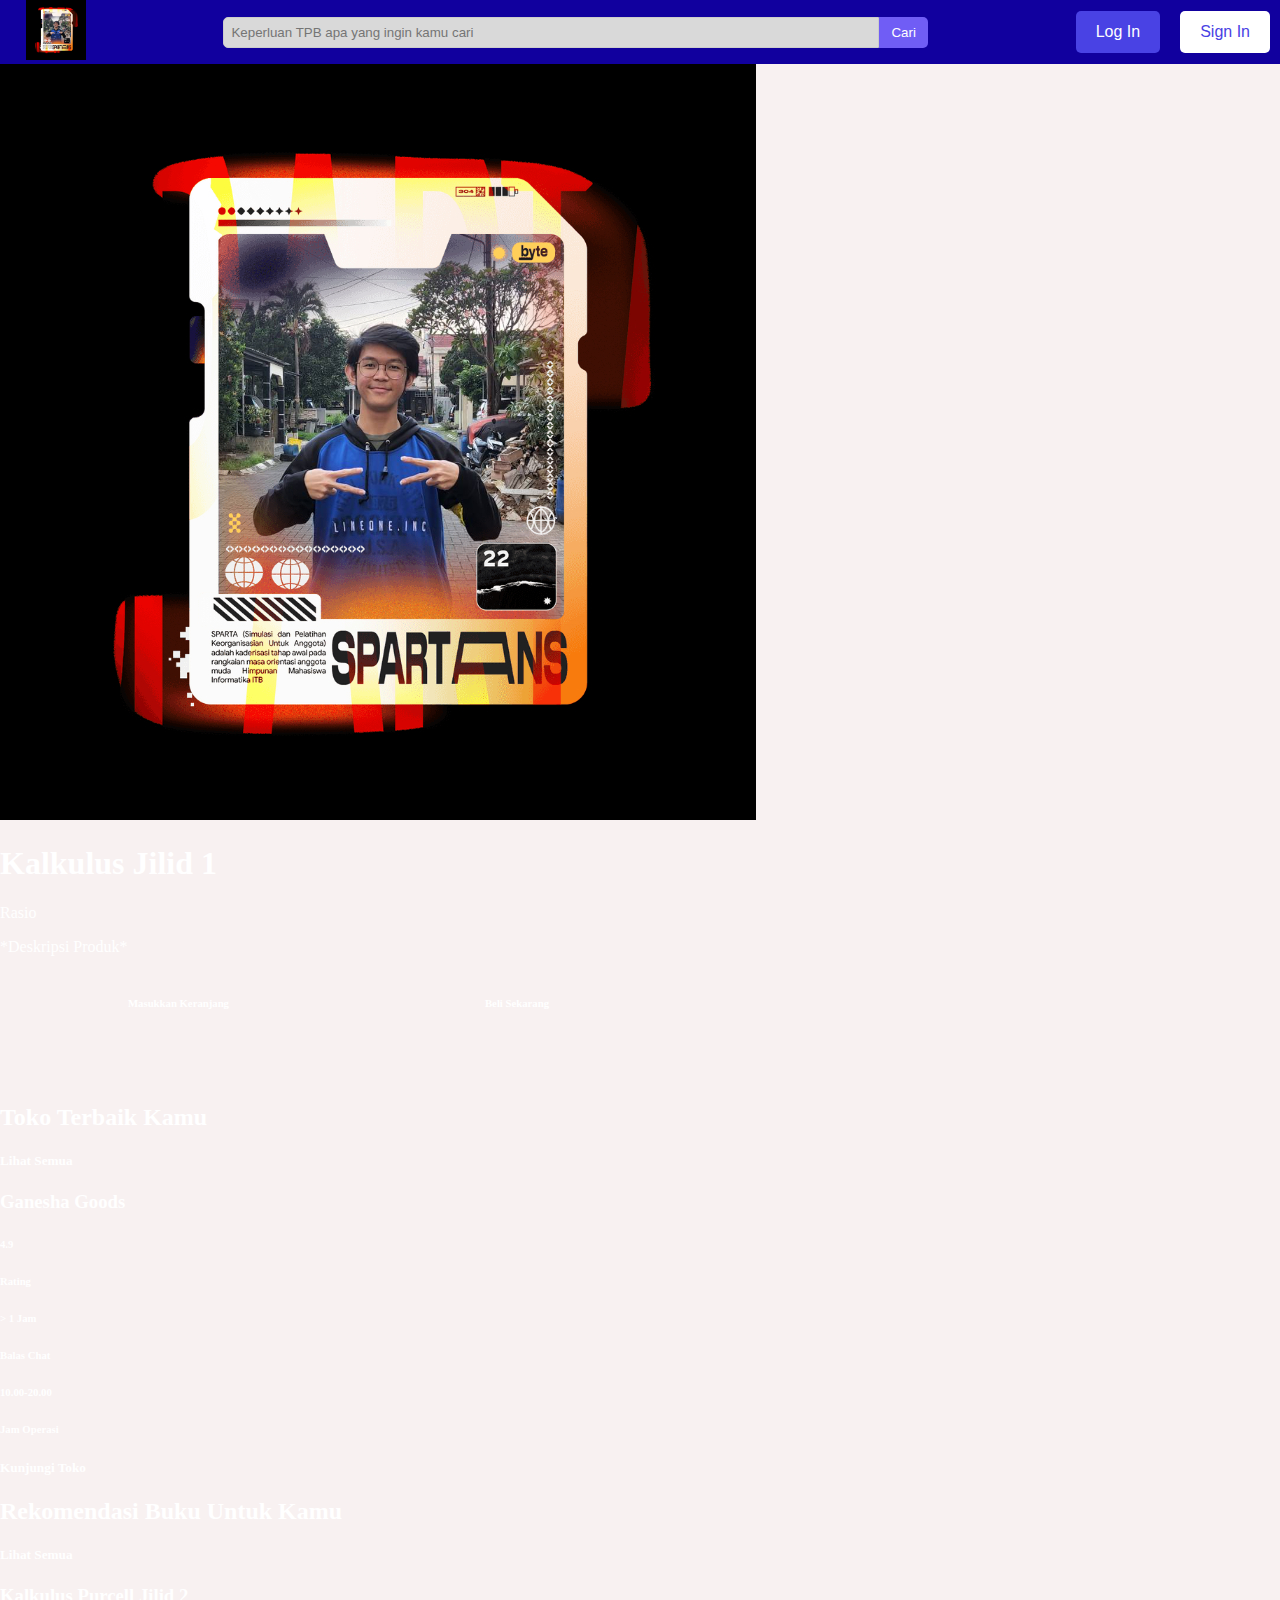
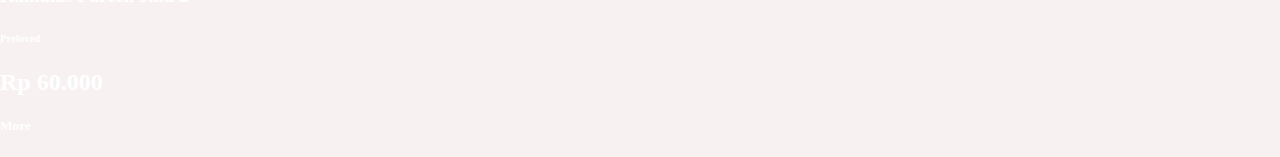
==== index.html @ a05e4c2e "Modify index.html and index.css" ====
<!DOCTYPE html>
<html>  
    <head>
        <title>TPB-Needs : HOME</title>
        <link rel="stylesheet" href="index.css">
        <meta charset="utf-8">
        <meta name="viewport" content="width=device-width, initial-scale=1">
    </head>

    <body>
        <div class="wrapper">
            <!-- START OF HEADER -->
            <header class="home__header">
                <img class="header__logo" src="lala.jpg">
                <form class="search-form" action="/search" method="get">
                    <input type="text" name="needs" placeholder="Keperluan TPB apa yang ingin kamu cari">
                    <button class="search-button type="submit">Cari</button>
                </form>
                <nav class="navbar">
                    <button class="log-in-button">Log In</button>
                    <button class="sign-in-button">Sign In</button>
                </nav>
            </header>
            <!-- END OF HEADER -->
            
            <!-- START OF CONTENT -->
            <article>
                <section class="carousel">
                    <div class="carousel-container">
                        <div class="slide">
                            <img src="lala.jpg" alt="Img1">
                            <div class="slide-text">
                                <h1>Kalkulus Jilid 1</h1>
                                <p>Rasio</p>
                                <p>*Deskripsi Produk*</p>
                            </div>
                        </div>
                    </div>
                    <div class="masukkan-beli">
                        <div class="masukkan">
                            <h6>Masukkan Keranjang</h6>
                            <div class="logo_masukkan"></div>
                        </div>
                        <div class="beli">
                            <h6>Beli Sekarang</h6>
                        </div>
                    </div>
                    <div class="rounded-corner1"></div>
                </section>
                
                <div class="bookpreview"></div>
            

                <div class="thread">

                </div>

                <div class="toko">
                    <div class="toko_terbaik">
                        <h2>Toko Terbaik Kamu</h2>
                        <h5>Lihat Semua</h5>
                        <div class="toko_container">
                            <div class="toko">
                                <div class="info">
                                    <div class="nama_toko">
                                        <h3>Ganesha Goods</h3>
                                    </div>
                                    <div class="rating">
                                        <div class="logo_rating"></div>
                                        <h6>4.9</h6>
                                        <h6>Rating</h6>
                                    </div>
                                    <div class="balaschat">
                                        <h6>> 1 Jam</h6>
                                        <h6>Balas Chat</h6>
                                    </div>
                                    <div class="jam_operasi">
                                        <h6>10.00-20.00</h6>
                                        <h6>Jam Operasi</h6>
                                    </div>
                                    <div class="kunjungi">
                                        <h5>Kunjungi Toko</h5>
                                    </div>
                                </div>
                            </div>
                        </div>
                    </div>
                    <div class="rekomendasi_buku">
                        <h2>Rekomendasi Buku Untuk Kamu</h2>
                        <h5>Lihat Semua</h5>
                        <div class="buku_container">
                            <div class="buku">
                                <div class="info">
                                    <div class="judulbuku">
                                        <h3>Kalkulus Purcell Jilid 2</h3>
                                        <div class="kategori">
                                            <h6>Preloved</h6>
                                        </div>
                                        <div class="harga">
                                            <h2>Rp 60.000</h2>
                                        </div>
                                        <div class="more">
                                            <h5>More</h5>
                                        </div>
                                        <div class="logo_masukkan"></div>
                                    </div>
                                </div>
                            </div>
                        </div>
                    </div>
                </div>
            </article>
            <!-- END OF CONTENT -->

            <!-- START OF FOOTER -->
            <div class="footer">
                
            </div>
            <!-- END OF FOOTER -->
        </div>
    </body>
</html>
---- index.css ----
body {
    margin: 0px 0px 0px 0px;
}

.home__header {
    display: flex;
    background-color: #11009E;
    height: 64px;
    justify-content: space-between;
}

.header__logo {
    width: auto;
    height: 60px;
    margin-left: 2%;
}

.search-form {
    display: flex;
    justify-content: center;
    align-items: center;
    padding: 20px;
}

input[type="text"] {
    width: 50vw;
    padding: 7px;
    border: 1px solid #ccc;
    border-radius: 5px 0 0 5px;
    background-color:#D9D9D9;
    outline: none;
}

.search-button:hover {
    background-color: #0056b3;
}

.search-button {
    padding: 8px 12px;
    background-color: #705DF5;
    color: #fff;
    border: none;
    border-radius: 0 5px 5px 0;
    cursor: pointer;
}

.navbar > button {
    padding: 12px 20px;
    font-size: 16px;
    border: none;
    border-radius: 5px;
    cursor: pointer;
    margin: 0 10px;
}

.sign-in-button {
    background-color: #fff;
    color:#4942E4 ;
}

.log-in-button {
    background-color: #4942E4;
    color: #fff;
}

.navbar > button:hover {
    background-color: #0056b3;
}

.navbar > button:focus {
    outline: none;
}

.wrapper {
    display: grid;
    grid-template-areas:
    'header'
    'content'
    'footer';
    background-color: #F8F1F1;
    color: #FFFFFF;
}

.navbar {
    display: flex;
    justify-content: space-between;
    align-items: center;
    background-color: #11009E;
    /* border-radius: 0px 0px 30px 30px; */
}

.masuk {
    margin-right: 5%;
}

.text {
    display: flex;
    align-item: center;
    flex-direction: column;
    width: 50vw;
}

.masukkan-beli {
    display: flex;
}

.masukkan {
    margin-left: 10vw;
}

.beli {
    margin-left: 20vw;
}

.rounded-corner1 {
    display: block;
    height: 50px;
    width: 100%;
    background-clip: content-box;

}

.content {
    grid-area: content;
}

.footer {
    grid-area: footer;
}
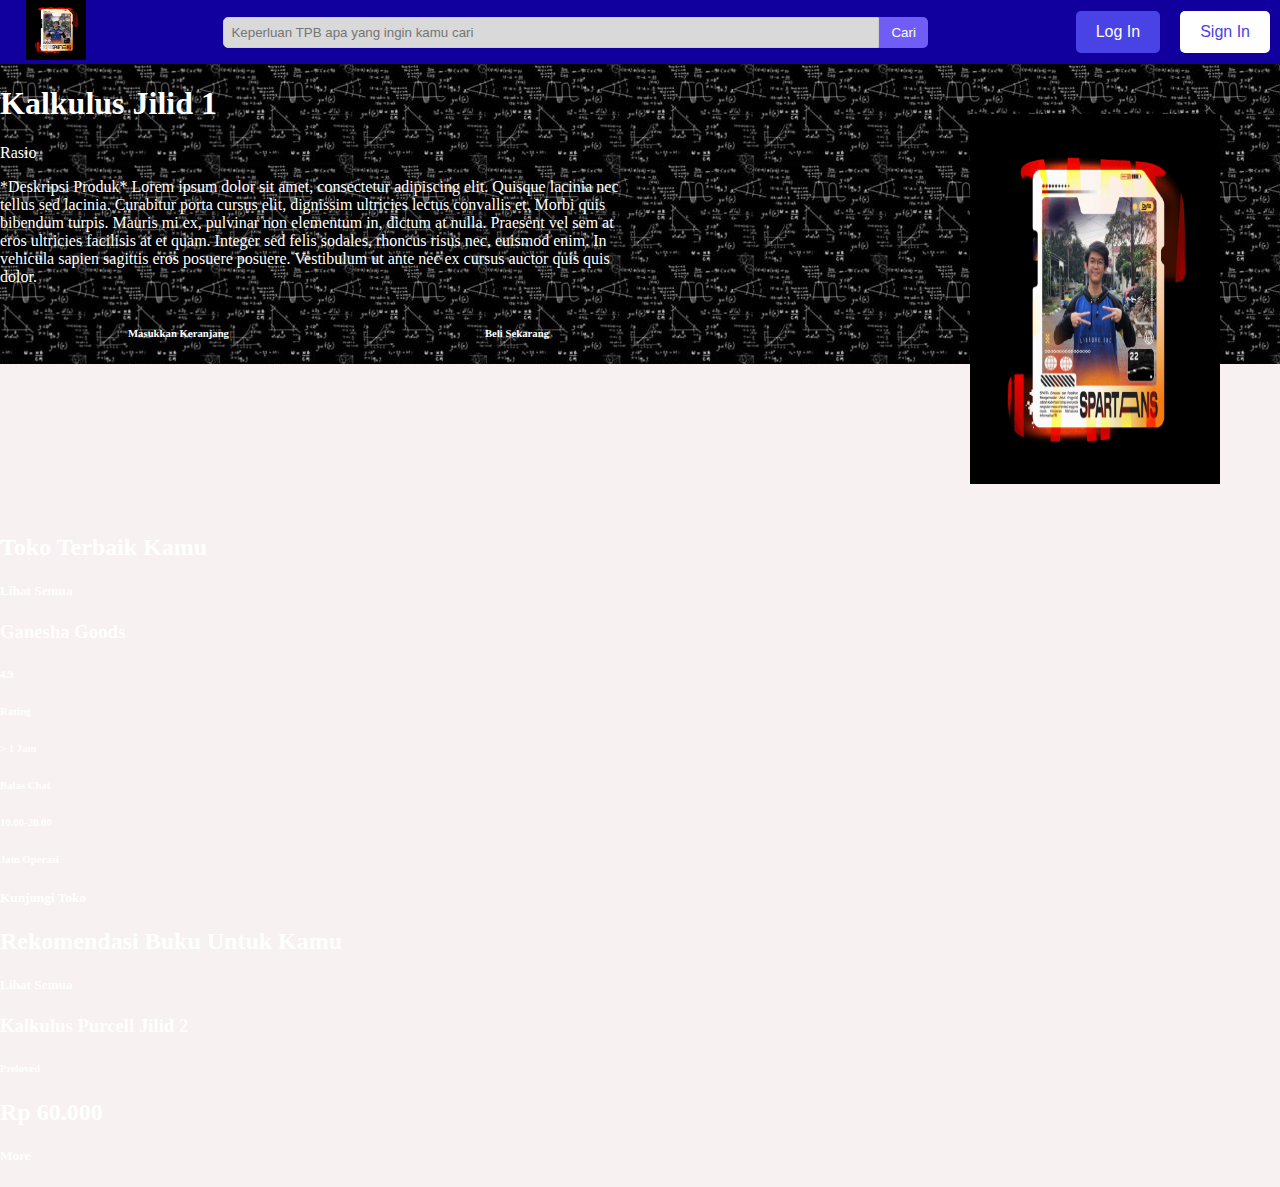
==== commit c757ee45: "Modify index.html and index.css" ====
--- a/index.html
+++ b/index.html
@@ -28,21 +28,21 @@
                 <section class="carousel">
                     <div class="carousel-container">
                         <div class="slide">
-                            <img src="lala.jpg" alt="Img1">
                             <div class="slide-text">
                                 <h1>Kalkulus Jilid 1</h1>
                                 <p>Rasio</p>
-                                <p>*Deskripsi Produk*</p>
+                                <p class="carousel-deskripsi">*Deskripsi Produk* Lorem ipsum dolor sit amet, consectetur adipiscing elit. Quisque lacinia nec tellus sed lacinia. Curabitur porta cursus elit, dignissim ultricies lectus convallis et. Morbi quis bibendum turpis. Mauris mi ex, pulvinar non elementum in, dictum at nulla. Praesent vel sem at eros ultricies facilisis at et quam. Integer sed felis sodales, rhoncus risus nec, euismod enim. In vehicula sapien sagittis eros posuere posuere. Vestibulum ut ante nec ex cursus auctor quis quis dolor.</p>
                             </div>
-                        </div>
-                    </div>
-                    <div class="masukkan-beli">
-                        <div class="masukkan">
-                            <h6>Masukkan Keranjang</h6>
-                            <div class="logo_masukkan"></div>
-                        </div>
-                        <div class="beli">
-                            <h6>Beli Sekarang</h6>
+                            <section class="masukkan-beli">
+                                <div class="masukkan">
+                                    <h6>Masukkan Keranjang</h6>
+                                    <div class="logo_masukkan"></div>
+                                </div>
+                                <div class="beli">
+                                    <h6>Beli Sekarang</h6>
+                                </div>
+                            </section>
+                            <img class="carousel-img" src="lala.jpg">
                         </div>
                     </div>
                     <div class="rounded-corner1"></div>
--- a/index.css
+++ b/index.css
@@ -71,6 +71,34 @@
     outline: none;
 }
 
+.carousel {
+    width: 100%;
+    overflow: hidden;
+    position: relative;
+}
+
+.slide {
+    background-image:url(calc-bg.jpg);
+    display:grid;
+    margin-bottom:150px;
+    height:50wh;
+
+}
+
+.carousel-deskripsi {
+    display:flex;
+    width:50vw;
+    flex-wrap:wrap;
+}
+
+.carousel-img {
+    position: absolute;
+    bottom: 30px;
+    right: 60px;
+    width: 250px;
+    height: 370px;
+}
+
 .wrapper {
     display: grid;
     grid-template-areas:
@@ -112,14 +140,6 @@
     margin-left: 20vw;
 }
 
-.rounded-corner1 {
-    display: block;
-    height: 50px;
-    width: 100%;
-    background-clip: content-box;
-
-}
-
 .content {
     grid-area: content;
 }
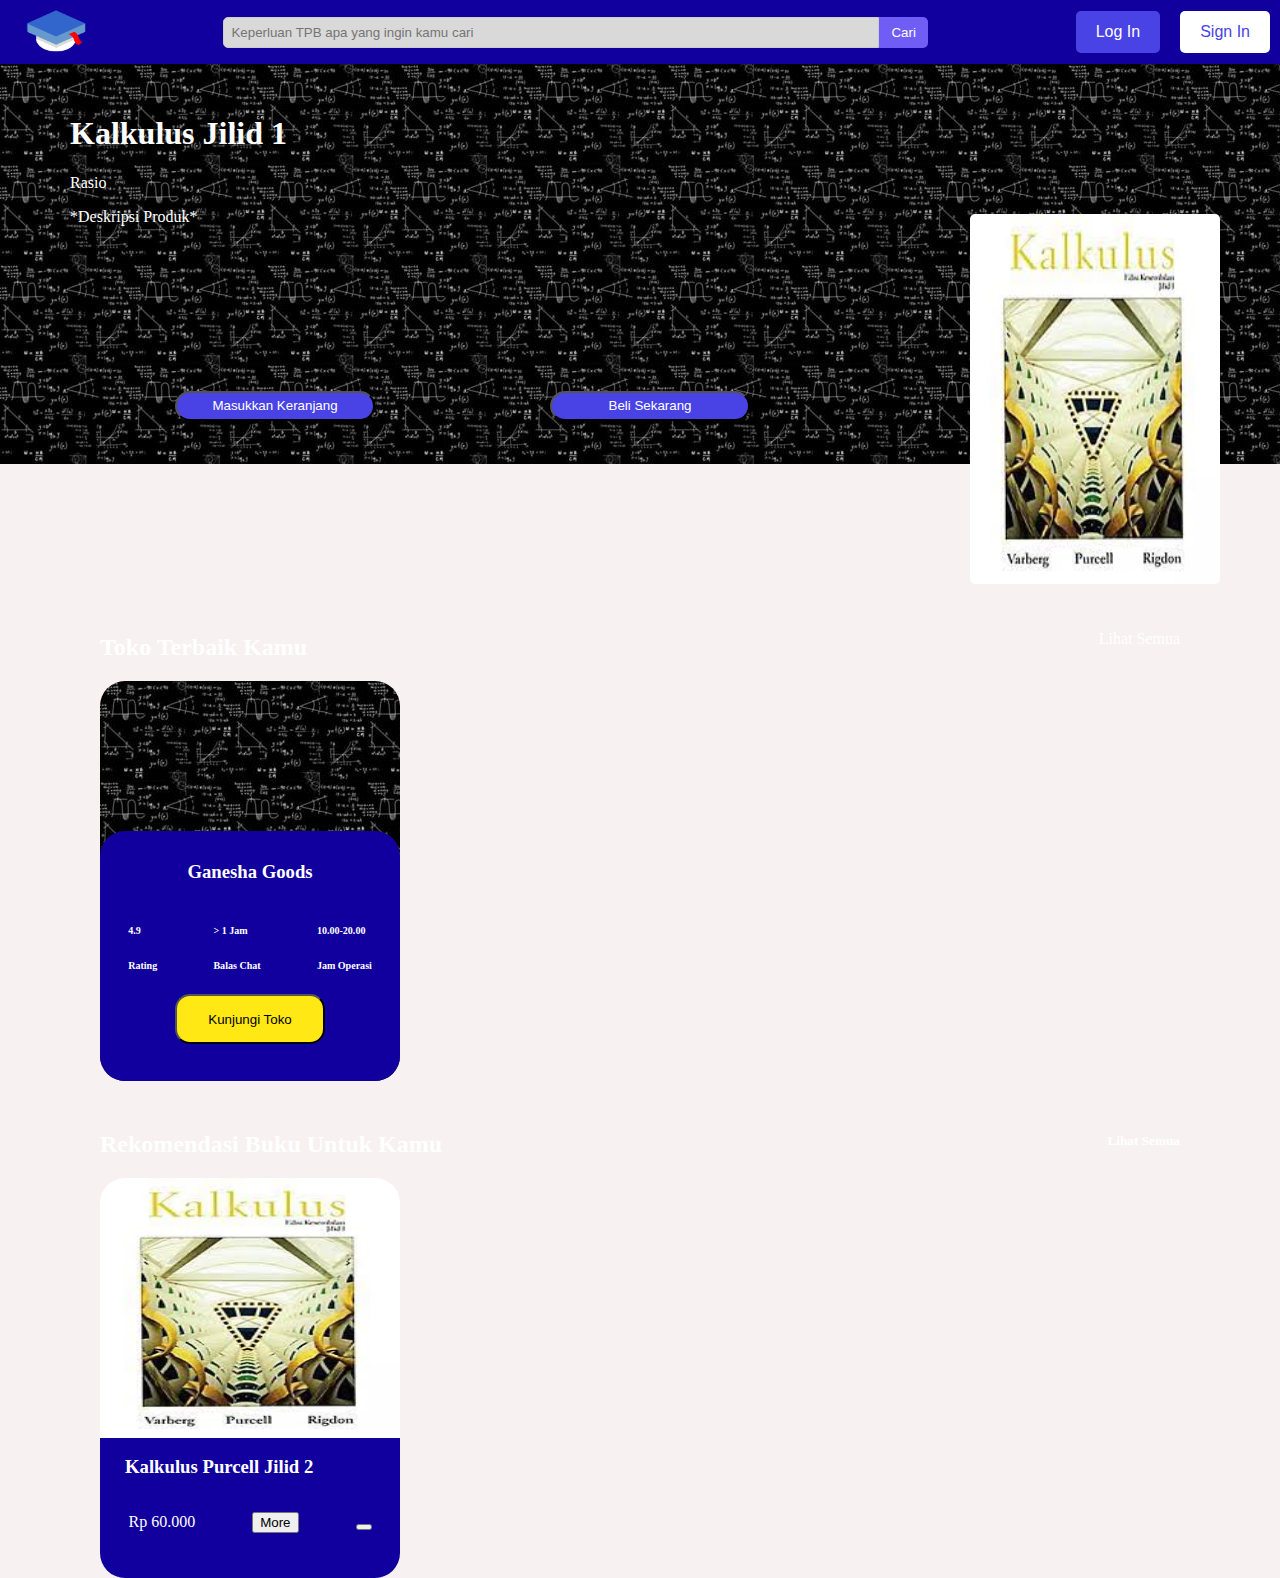
==== commit 8e023cb5: "Modify index.html and index.css" ====
--- a/index.html
+++ b/index.html
@@ -11,10 +11,10 @@
         <div class="wrapper">
             <!-- START OF HEADER -->
             <header class="home__header">
-                <img class="header__logo" src="lala.jpg">
+                <img class="header__logo" src="images/Buku untuk TPB2.png">
                 <form class="search-form" action="/search" method="get">
                     <input type="text" name="needs" placeholder="Keperluan TPB apa yang ingin kamu cari">
-                    <button class="search-button type="submit">Cari</button>
+                    <button class="search-button" type="submit">Cari</button>
                 </form>
                 <nav class="navbar">
                     <button class="log-in-button">Log In</button>
@@ -31,84 +31,91 @@
                             <div class="slide-text">
                                 <h1>Kalkulus Jilid 1</h1>
                                 <p>Rasio</p>
-                                <p class="carousel-deskripsi">*Deskripsi Produk* Lorem ipsum dolor sit amet, consectetur adipiscing elit. Quisque lacinia nec tellus sed lacinia. Curabitur porta cursus elit, dignissim ultricies lectus convallis et. Morbi quis bibendum turpis. Mauris mi ex, pulvinar non elementum in, dictum at nulla. Praesent vel sem at eros ultricies facilisis at et quam. Integer sed felis sodales, rhoncus risus nec, euismod enim. In vehicula sapien sagittis eros posuere posuere. Vestibulum ut ante nec ex cursus auctor quis quis dolor.</p>
+                                <p class="carousel-deskripsi">*Deskripsi Produk* </p>
                             </div>
                             <section class="masukkan-beli">
-                                <div class="masukkan">
-                                    <h6>Masukkan Keranjang</h6>
-                                    <div class="logo_masukkan"></div>
-                                </div>
-                                <div class="beli">
-                                    <h6>Beli Sekarang</h6>
-                                </div>
+                                <button class="btn-masukkan">
+                                    <p>Masukkan Keranjang</p>
+                                    <img class="logo-keranjang">
+                                </button>
+                                <button class="btn-beli">
+                                    <p>Beli Sekarang</p>
+                                </button>
                             </section>
-                            <img class="carousel-img" src="lala.jpg">
+                            <img class="carousel-img" src="images/bukukalkulus.jpg">
                         </div>
                     </div>
-                    <div class="rounded-corner1"></div>
                 </section>
-                
-                <div class="bookpreview"></div>
-            
+        
+                <article class="thread">
 
-                <div class="thread">
+                </article>
 
-                </div>
-
-                <div class="toko">
-                    <div class="toko_terbaik">
-                        <h2>Toko Terbaik Kamu</h2>
-                        <h5>Lihat Semua</h5>
-                        <div class="toko_container">
+                <section class="toko-container">
+                    <section class="toko_terbaik">
+                        <header class="header-toko-terbaik" aria-label="Toko Terbaik Kamu">
+                            <h2>Toko Terbaik Kamu</h2>
+                            <p>Lihat Semua</p>
+                        </header>
+                        <div class="toko__container">
                             <div class="toko">
-                                <div class="info">
-                                    <div class="nama_toko">
+                                <div class="toko-info">
+                                    <div class="toko__nama">
                                         <h3>Ganesha Goods</h3>
                                     </div>
-                                    <div class="rating">
-                                        <div class="logo_rating"></div>
-                                        <h6>4.9</h6>
-                                        <h6>Rating</h6>
-                                    </div>
-                                    <div class="balaschat">
-                                        <h6>> 1 Jam</h6>
-                                        <h6>Balas Chat</h6>
-                                    </div>
-                                    <div class="jam_operasi">
-                                        <h6>10.00-20.00</h6>
-                                        <h6>Jam Operasi</h6>
-                                    </div>
-                                    <div class="kunjungi">
-                                        <h5>Kunjungi Toko</h5>
+                                    <section class="toko-rating">
+                                        <div class="toko__rating">
+                                            <div class="logo_rating"></div>
+                                            <h6>4.9</h6>
+                                            <h6>Rating</h6>
+                                        </div>
+                                        <div class="toko__chat">
+                                            <h6>> 1 Jam</h6>
+                                            <h6>Balas Chat</h6>
+                                        </div>
+                                        <div class="toko__operasi">
+                                            <h6>10.00-20.00</h6>
+                                            <h6>Jam Operasi</h6>
+                                        </div>
+                                    </section>
+                                    <div class="btn-kunjungi">
+                                        <button class="btn__kunjungi">Kunjungi Toko</button>
                                     </div>
                                 </div>
                             </div>
                         </div>
-                    </div>
-                    <div class="rekomendasi_buku">
-                        <h2>Rekomendasi Buku Untuk Kamu</h2>
-                        <h5>Lihat Semua</h5>
-                        <div class="buku_container">
+                    </section>
+                    <section class="rekomendasi_buku">
+                        <header class="header-rekomendasi">
+                            <h2>Rekomendasi Buku Untuk Kamu</h2>
+                            <h5>Lihat Semua</h5>
+                        </header>
+                        <div class="buku-container">
                             <div class="buku">
-                                <div class="info">
-                                    <div class="judulbuku">
+                                <img class="buku__img" src="images/bukukalkulus.jpg">
+                                <div class="buku__container">
+                                    <div class="buku__judul">
                                         <h3>Kalkulus Purcell Jilid 2</h3>
-                                        <div class="kategori">
-                                            <h6>Preloved</h6>
+                                    </div>
+                                    <!-- <div class="buku__kategori">
+                                        <h6>Preloved</h6>
+                                    </div> -->
+                                    <section class="buku__info">
+                                        <div class="buku__harga">
+                                            <p>Rp 60.000</p>
                                         </div>
-                                        <div class="harga">
-                                            <h2>Rp 60.000</h2>
+                                        <div class="btn-more">
+                                            <button class="btn__more">More</button>
                                         </div>
-                                        <div class="more">
-                                            <h5>More</h5>
+                                        <div class="btn-buku__masukkan">
+                                            <button></button>
                                         </div>
-                                        <div class="logo_masukkan"></div>
-                                    </div>
+                                    </section>
                                 </div>
                             </div>
                         </div>
-                    </div>
-                </div>
+                    </section>
+                </section>
             </article>
             <!-- END OF CONTENT -->
 
--- a/index.css
+++ b/index.css
@@ -1,5 +1,10 @@
 body {
     margin: 0px 0px 0px 0px;
+}
+
+.wrapper {
+    background-color: #F8F1F1;
+    color: #FFFFFF;
 }
 
 .home__header {
@@ -32,7 +37,7 @@
 }
 
 .search-button:hover {
-    background-color: #0056b3;
+    background-color: #8696FE;
 }
 
 .search-button {
@@ -44,6 +49,11 @@
     cursor: pointer;
 }
 
+.navbar {
+    display:flex;
+    align-items:center;
+}
+
 .navbar > button {
     padding: 12px 20px;
     font-size: 16px;
@@ -58,13 +68,17 @@
     color:#4942E4 ;
 }
 
+.sign-in-button:hover {
+    background-color:#D9D9D9;
+}
+
 .log-in-button {
     background-color: #4942E4;
     color: #fff;
 }
 
-.navbar > button:hover {
-    background-color: #0056b3;
+.log-in-button:hover {
+    background-color:#8696FE;
 }
 
 .navbar > button:focus {
@@ -78,17 +92,46 @@
 }
 
 .slide {
-    background-image:url(calc-bg.jpg);
+    background-image:url(images/calc-bg.jpg);
     display:grid;
     margin-bottom:150px;
-    height:50wh;
-
+    height:400px;
+}
+
+.slide-text {
+    margin-left:70px;
+    margin-top:30px;
 }
 
 .carousel-deskripsi {
     display:flex;
     width:50vw;
     flex-wrap:wrap;
+}
+
+.masukkan-beli {
+    display:flex;
+    align-items:center;
+    margin-bottom:20px;
+    margin-top:80px;
+}
+
+.masukkan-beli > button:hover {
+    background-color:#8696FE;
+}
+
+.btn-masukkan, .btn-beli {
+    display:flex;
+    align-items:center;
+    justify-content:center;
+    background-color: #4942E4;
+    color: #fff;
+    border-radius: 25px 25px 25px 25px;
+    cursor: pointer;   
+    margin-left:175px;
+    text-align:center;
+    height:30px;
+    width: 200px;
 }
 
 .carousel-img {
@@ -97,53 +140,110 @@
     right: 60px;
     width: 250px;
     height: 370px;
-}
-
-.wrapper {
-    display: grid;
-    grid-template-areas:
-    'header'
-    'content'
-    'footer';
-    background-color: #F8F1F1;
-    color: #FFFFFF;
-}
-
-.navbar {
+    border-radius:5px;
+}
+
+.header-toko-terbaik {
+    display:flex;
+    justify-content:space-between;
+}
+
+.toko-container {
+    margin-left:100px;
+    margin-right:100px;
+}
+
+.toko__container {
+    display:flex;
+    height:400px;
+}
+
+.toko {
+    display:grid;
+    background-image:url(images/calc-bg.jpg);
+    border-radius:25px;
+    width: 300px;
+}
+
+.toko-info {
+    display:flex;
+    margin:150px 0px 0px 0px;
+    flex-direction:column;
+    justify-content:center;
+    background-color:#11009E;
+    border-radius: 25px;
+}
+
+.toko__nama {
+    display:flex;
+    justify-content:center;
+}
+
+.toko-rating {
+    display:flex;
+    font-size: 15px;
+    justify-content:space-around;
+}
+
+.btn-kunjungi {
+    display:flex;
+    justify-content: center;  
+    margin-bottom:25px;
+}
+
+.btn__kunjungi {
+    background-color:#FFE814;
+    border-radius:15px;
+    width: 150px;
+    height: 50px;
+}
+
+.btn__kunjungi:hover {
+    background-color:#FFF16F;
+}
+
+.rekomendasi_buku {
+    margin-top:30px;
+}
+
+.header-rekomendasi {
     display: flex;
-    justify-content: space-between;
-    align-items: center;
-    background-color: #11009E;
-    /* border-radius: 0px 0px 30px 30px; */
-}
-
-.masuk {
-    margin-right: 5%;
-}
-
-.text {
-    display: flex;
-    align-item: center;
-    flex-direction: column;
-    width: 50vw;
-}
-
-.masukkan-beli {
-    display: flex;
-}
-
-.masukkan {
-    margin-left: 10vw;
-}
-
-.beli {
-    margin-left: 20vw;
-}
-
-.content {
-    grid-area: content;
-}
-
-.footer {
-    grid-area: footer;
-}+    justify-content:space-between;
+}
+
+.buku-container {
+    display:flex;
+    height:400px;
+
+}
+
+.buku {
+    display:flex;
+    border-radius:25px;
+    width:300px;
+    flex-direction:column;
+}
+
+.buku__img {
+    border-radius:25px 25px 0px 0px;
+    height:65%;
+}
+
+.buku__container {
+    display:flex;
+    background-color:#11009E;
+    border-radius:0px 0px 25px 25px;
+    flex-direction:column;
+    height:35%;
+}
+
+.buku__judul {
+    margin-left:25px;
+}
+
+.buku__info {
+    display:flex;
+    margin-bottom:15px;
+    align-items:center;
+    justify-content:space-around;
+}
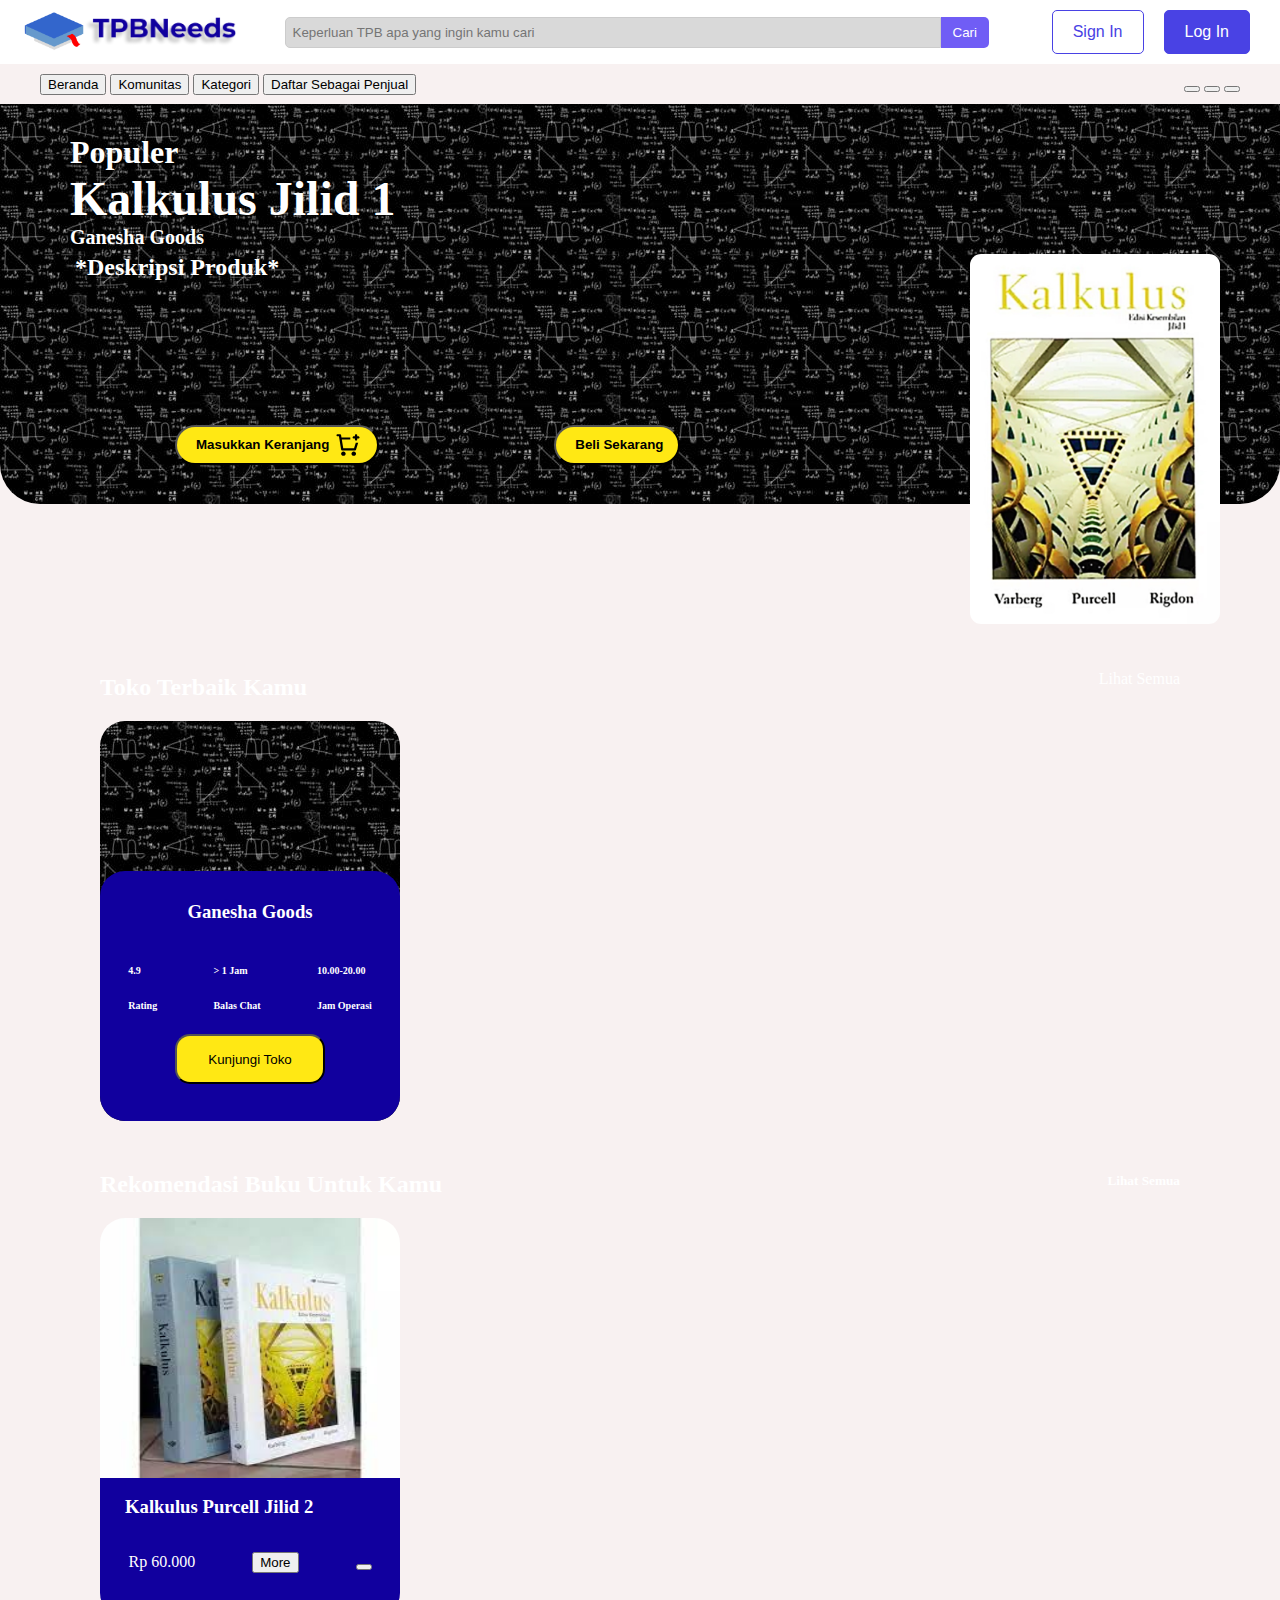
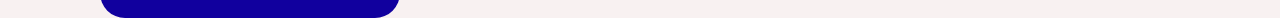
==== commit 30891ebf: "update on index.html and index.css" ====
--- a/index.html
+++ b/index.html
@@ -11,38 +11,58 @@
         <div class="wrapper">
             <!-- START OF HEADER -->
             <header class="home__header">
-                <img class="header__logo" src="images/Buku untuk TPB2.png">
+                <div class="logo">
+                    <img class="header__logo1" src="images/Buku untuk TPB2.png">
+                    <img class="header__logo2" src="images/TPBNeeds.png">
+                </div>
                 <form class="search-form" action="/search" method="get">
                     <input type="text" name="needs" placeholder="Keperluan TPB apa yang ingin kamu cari">
                     <button class="search-button" type="submit">Cari</button>
                 </form>
-                <nav class="navbar">
+                <nav class="login-signin">
+                    <button class="sign-in-button">Sign In</button>
                     <button class="log-in-button">Log In</button>
-                    <button class="sign-in-button">Sign In</button>
                 </nav>
             </header>
             <!-- END OF HEADER -->
             
             <!-- START OF CONTENT -->
             <article>
+                <nav class="navbar">
+                    <div>
+                        <button>Beranda</button>
+                        <button>Komunitas</button>
+                        <button>Kategori</button>
+                        <button>Daftar Sebagai Penjual</button>
+                    </div>
+                    <div>
+                        <button></button>
+                        <button></button>
+                        <button></button>
+                    </div>
+                </nav>
                 <section class="carousel">
                     <div class="carousel-container">
                         <div class="slide">
                             <div class="slide-text">
-                                <h1>Kalkulus Jilid 1</h1>
-                                <p>Rasio</p>
-                                <p class="carousel-deskripsi">*Deskripsi Produk* </p>
+                                <p class="carousel__populer">Populer</p>
+                                <p class="carousel__buku">Kalkulus Jilid 1</p>
+                                <p class="carousel__toko">Ganesha Goods</p>
+                                <p class="carousel__deskripsi">*Deskripsi Produk* </p>
                             </div>
                             <section class="masukkan-beli">
                                 <button class="btn-masukkan">
                                     <p>Masukkan Keranjang</p>
+                                    <svg xmlns="http://www.w3.org/2000/svg" width="28" height="26" viewBox="0 0 34 32" fill="none">
+                                        <path d="M8.51415 21.5147L5.8664 5.33334H4.24998C3.87426 5.33334 3.51392 5.19286 3.24825 4.94281C2.98257 4.69276 2.83331 4.35362 2.83331 4C2.83331 3.64638 2.98257 3.30724 3.24825 3.05719C3.51392 2.80714 3.87426 2.66667 4.24998 2.66667H7.06206C7.40383 2.66073 7.73619 2.77211 7.99706 2.98C8.26482 3.19192 8.43949 3.48982 8.48723 3.816L8.9519 6.66667H19.8333V9.33334H9.38823L11.1307 20H24.446L26.571 13.3333H29.529L26.8571 21.716C26.7697 21.9908 26.5904 22.2317 26.3459 22.4029C26.1014 22.5742 25.8048 22.6667 25.5 22.6667H9.93931C9.58786 22.6728 9.24672 22.5548 8.98306 22.336C8.7261 22.1246 8.55904 21.8329 8.51273 21.5147H8.51415ZM14.1666 26.6667C14.1666 27.3739 13.8681 28.0522 13.3368 28.5523C12.8054 29.0524 12.0848 29.3333 11.3333 29.3333C10.5819 29.3333 9.8612 29.0524 9.32984 28.5523C8.79849 28.0522 8.49998 27.3739 8.49998 26.6667C8.49998 25.9594 8.79849 25.2811 9.32984 24.7811C9.8612 24.281 10.5819 24 11.3333 24C12.0848 24 12.8054 24.281 13.3368 24.7811C13.8681 25.2811 14.1666 25.9594 14.1666 26.6667ZM26.9166 26.6667C26.9166 27.3739 26.6181 28.0522 26.0868 28.5523C25.5554 29.0524 24.8348 29.3333 24.0833 29.3333C23.3319 29.3333 22.6112 29.0524 22.0798 28.5523C21.5485 28.0522 21.25 27.3739 21.25 26.6667C21.25 25.9594 21.5485 25.2811 22.0798 24.7811C22.6112 24.281 23.3319 24 24.0833 24C24.8348 24 25.5554 24.281 26.0868 24.7811C26.6181 25.2811 26.9166 25.9594 26.9166 26.6667ZM26.9166 2.66667C27.2924 2.66667 27.6527 2.80714 27.9184 3.05719C28.1841 3.30724 28.3333 3.64638 28.3333 4V5.33334H29.75C30.1257 5.33334 30.486 5.47381 30.7517 5.72386C31.0174 5.97391 31.1666 6.31305 31.1666 6.66667C31.1666 7.02029 31.0174 7.35943 30.7517 7.60948C30.486 7.85953 30.1257 8 29.75 8H28.3333V9.33334C28.3333 9.68696 28.1841 10.0261 27.9184 10.2761C27.6527 10.5262 27.2924 10.6667 26.9166 10.6667C26.5409 10.6667 26.1806 10.5262 25.9149 10.2761C25.6492 10.0261 25.5 9.68696 25.5 9.33334V8H24.0833C23.7076 8 23.3473 7.85953 23.0816 7.60948C22.8159 7.35943 22.6666 7.02029 22.6666 6.66667C22.6666 6.31305 22.8159 5.97391 23.0816 5.72386C23.3473 5.47381 23.7076 5.33334 24.0833 5.33334H25.5V4C25.5 3.64638 25.6492 3.30724 25.9149 3.05719C26.1806 2.80714 26.5409 2.66667 26.9166 2.66667Z" fill="black"/>
+                                    </svg>
                                     <img class="logo-keranjang">
                                 </button>
                                 <button class="btn-beli">
                                     <p>Beli Sekarang</p>
                                 </button>
                             </section>
-                            <img class="carousel-img" src="images/bukukalkulus.jpg">
+                            <img class="carousel-img" src="images/Calc-book.png">
                         </div>
                     </div>
                 </section>
@@ -92,7 +112,7 @@
                         </header>
                         <div class="buku-container">
                             <div class="buku">
-                                <img class="buku__img" src="images/bukukalkulus.jpg">
+                                <img class="buku__img" src="images/Calc-store-display.png">
                                 <div class="buku__container">
                                     <div class="buku__judul">
                                         <h3>Kalkulus Purcell Jilid 2</h3>
--- a/index.css
+++ b/index.css
@@ -5,19 +5,33 @@
 .wrapper {
     background-color: #F8F1F1;
     color: #FFFFFF;
+    font-family: Montserrat;
 }
 
 .home__header {
     display: flex;
-    background-color: #11009E;
+    background-color: #FFFFFF;
     height: 64px;
     justify-content: space-between;
-}
-
-.header__logo {
+    align-items:center;
+    padding-left:20px;
+    padding-right:20px;
+}
+
+.logo {
+    display:flex;
+    align-items:center;
+}
+
+.header__logo1 {
     width: auto;
     height: 60px;
     margin-left: 2%;
+}
+
+.header__logo2 {
+    width: auto;
+    height: 30px; 
 }
 
 .search-form {
@@ -49,15 +63,15 @@
     cursor: pointer;
 }
 
-.navbar {
-    display:flex;
-    align-items:center;
-}
-
-.navbar > button {
+.login-signin {
+    display:flex;
+    align-items:center;
+}
+
+.login-signin > button {
     padding: 12px 20px;
     font-size: 16px;
-    border: none;
+    border: solid #4942E4 1px;
     border-radius: 5px;
     cursor: pointer;
     margin: 0 10px;
@@ -81,8 +95,17 @@
     background-color:#8696FE;
 }
 
-.navbar > button:focus {
+.login-signin > button:focus {
     outline: none;
+}
+
+.navbar {
+    display:flex;
+    height:40px;
+    justify-content:space-between;
+    align-items:center;
+    padding-left:40px;
+    padding-right:40px;
 }
 
 .carousel {
@@ -92,10 +115,11 @@
 }
 
 .slide {
+    display:grid;
     background-image:url(images/calc-bg.jpg);
-    display:grid;
     margin-bottom:150px;
     height:400px;
+    border-radius:0px 0px 40px 40px;
 }
 
 .slide-text {
@@ -103,10 +127,39 @@
     margin-top:30px;
 }
 
-.carousel-deskripsi {
+.carousel__populer {
+    font-size: 32px;
+    font-style: normal;
+    font-weight: 600;
+    line-height: normal;
+    margin:0px;
+}
+
+.carousel__buku {
+    font-size: 48px;
+    font-style: normal;
+    font-weight: 700;
+    line-height: normal;
+    margin:0px;
+}
+
+.carousel__toko {
+    font-size: 20px;
+    font-style: normal;
+    font-weight: 700;
+    line-height: normal;
+    margin:0px;
+}
+
+.carousel__deskripsi {
     display:flex;
     width:50vw;
     flex-wrap:wrap;
+    font-size: 24px;
+    font-style: normal;
+    font-weight: 600;
+    line-height: normal;
+    margin:5px;
 }
 
 .masukkan-beli {
@@ -117,21 +170,26 @@
 }
 
 .masukkan-beli > button:hover {
-    background-color:#8696FE;
+    background-color:#FFF388;
 }
 
 .btn-masukkan, .btn-beli {
     display:flex;
     align-items:center;
     justify-content:center;
-    background-color: #4942E4;
-    color: #fff;
+    padding: 15px 15px 15px 19px;
+    background-color: #FFE814;
+    color: ##000;
     border-radius: 25px 25px 25px 25px;
     cursor: pointer;   
     margin-left:175px;
     text-align:center;
-    height:30px;
-    width: 200px;
+    height:40px;
+    font-weight: 600; 
+}
+
+.btn-masukkan > svg {
+    margin-left:5px;
 }
 
 .carousel-img {
@@ -140,7 +198,7 @@
     right: 60px;
     width: 250px;
     height: 370px;
-    border-radius:5px;
+    border-radius:11px;
 }
 
 .header-toko-terbaik {
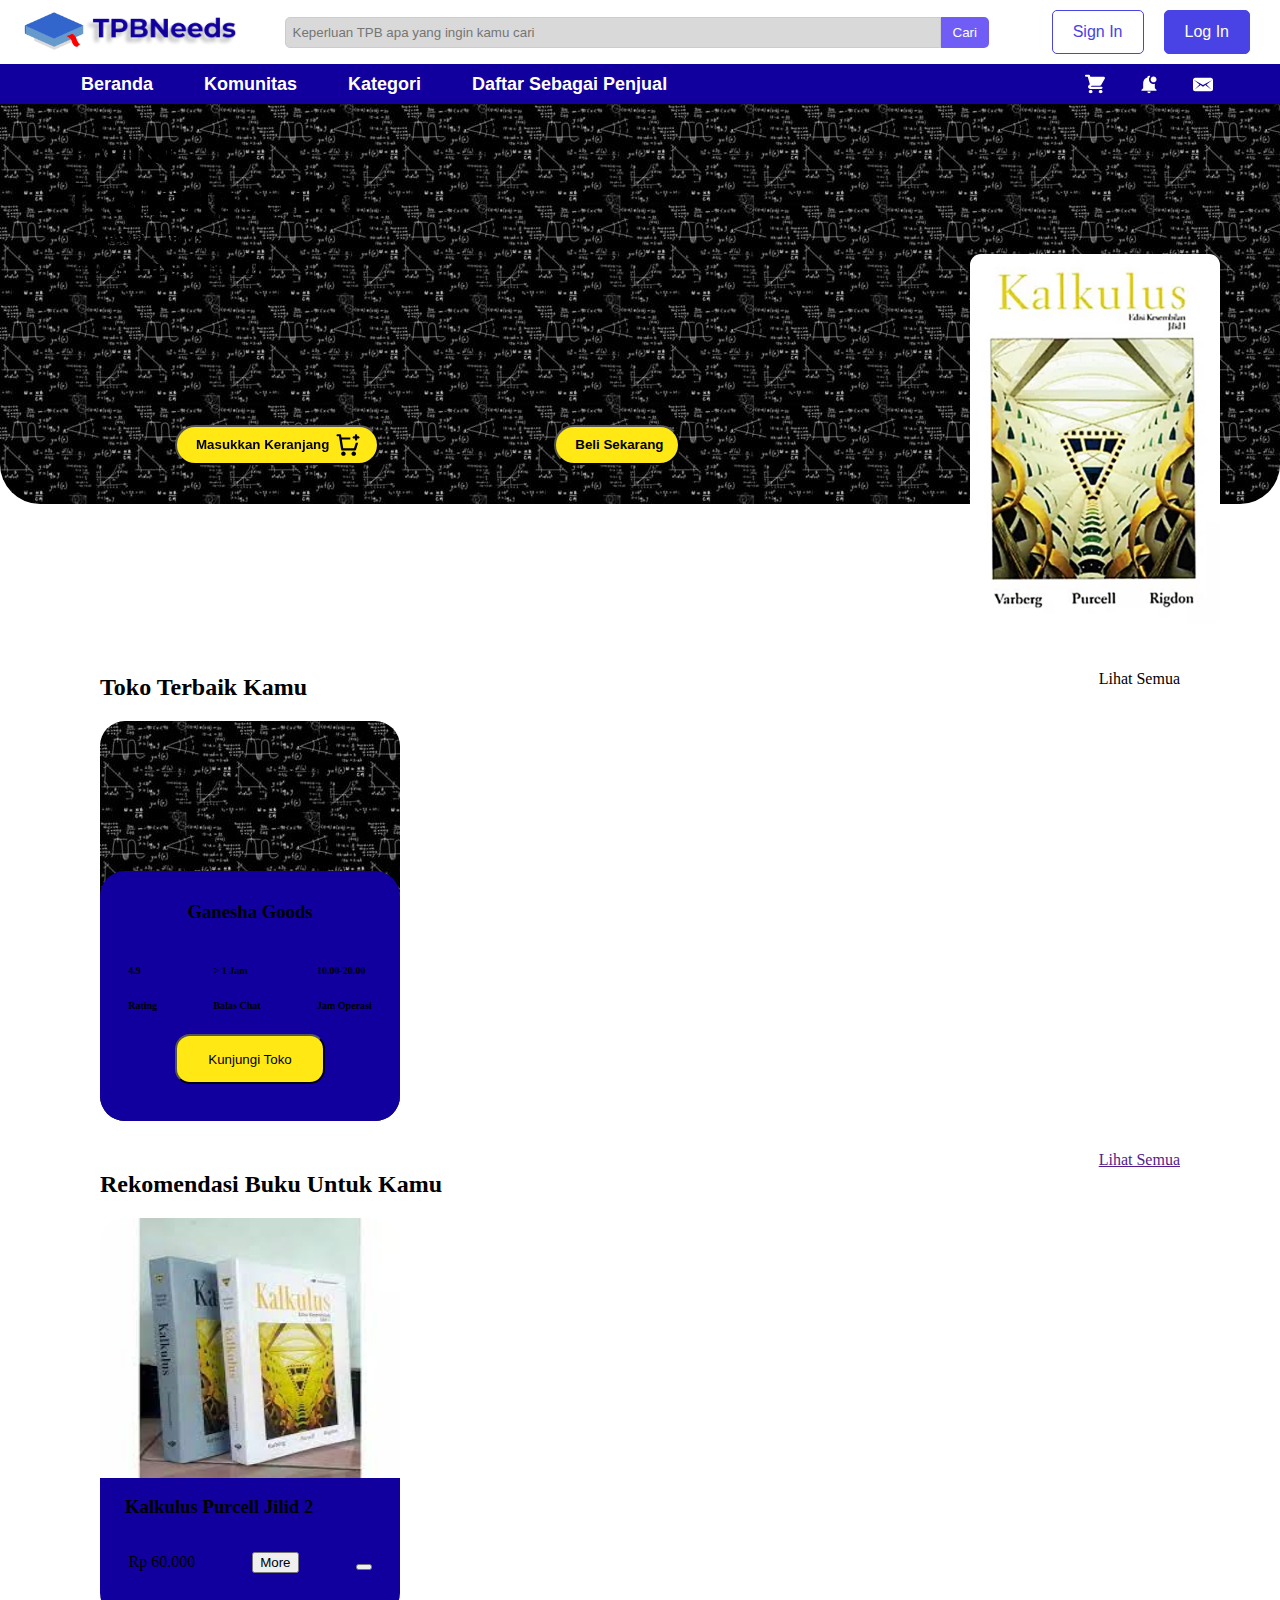
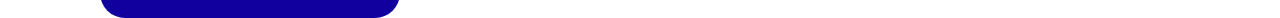
==== commit 8d7d6044: "update home navbar" ====
--- a/index.html
+++ b/index.html
@@ -27,18 +27,30 @@
             <!-- END OF HEADER -->
             
             <!-- START OF CONTENT -->
-            <article>
+            <article class="content">
                 <nav class="navbar">
-                    <div>
+                    <div class="navbar__btn" id="navbar__left">
                         <button>Beranda</button>
                         <button>Komunitas</button>
                         <button>Kategori</button>
                         <button>Daftar Sebagai Penjual</button>
                     </div>
-                    <div>
-                        <button></button>
-                        <button></button>
-                        <button></button>
+                    <div class="navbar__btn" id="navbar__right">
+                        <button>
+                            <svg xmlns="http://www.w3.org/2000/svg" width="20" height="20" viewBox="0 0 30 28" fill="none">
+                                <path d="M1.87506 0C1.37777 0 0.900835 0.173529 0.549193 0.482412C0.197551 0.791296 0 1.21023 0 1.64706C0 2.08389 0.197551 2.50282 0.549193 2.81171C0.900835 3.12059 1.37777 3.29412 1.87506 3.29412H4.16264L4.73453 5.30682C4.74021 5.33 4.74647 5.35306 4.75328 5.376L7.29962 14.3195L5.62519 15.7887C3.26261 17.864 4.93516 21.4118 8.27653 21.4118H24.3758C24.8731 21.4118 25.35 21.2382 25.7017 20.9294C26.0533 20.6205 26.2509 20.2015 26.2509 19.7647C26.2509 19.3279 26.0533 18.9089 25.7017 18.6001C25.35 18.2912 24.8731 18.1176 24.3758 18.1176H8.27653L10.1516 16.4706H22.5008C22.8489 16.4704 23.1901 16.3851 23.4861 16.2243C23.7822 16.0634 24.0214 15.8333 24.1771 15.5598L29.8022 5.67741C29.9451 5.42637 30.0125 5.14743 29.9981 4.86707C29.9837 4.58671 29.888 4.31423 29.7201 4.07547C29.5522 3.83672 29.3176 3.63962 29.0386 3.50287C28.7596 3.36613 28.4454 3.29427 28.1259 3.29412H8.02527L7.444 1.24682C7.34242 0.890653 7.10827 0.574508 6.77874 0.348609C6.44921 0.122709 6.04319 9.65248e-06 5.62519 0H1.87506ZM26.2509 25.5294C26.2509 26.1847 25.9545 26.8131 25.4271 27.2764C24.8996 27.7397 24.1842 28 23.4383 28C22.6923 28 21.9769 27.7397 21.4495 27.2764C20.922 26.8131 20.6257 26.1847 20.6257 25.5294C20.6257 24.8742 20.922 24.2458 21.4495 23.7824C21.9769 23.3191 22.6923 23.0588 23.4383 23.0588C24.1842 23.0588 24.8996 23.3191 25.4271 23.7824C25.9545 24.2458 26.2509 24.8742 26.2509 25.5294ZM8.43778 28C9.18373 28 9.89912 27.7397 10.4266 27.2764C10.9541 26.8131 11.2504 26.1847 11.2504 25.5294C11.2504 24.8742 10.9541 24.2458 10.4266 23.7824C9.89912 23.3191 9.18373 23.0588 8.43778 23.0588C7.69184 23.0588 6.97644 23.3191 6.44898 23.7824C5.92151 24.2458 5.62519 24.8742 5.62519 25.5294C5.62519 26.1847 5.92151 26.8131 6.44898 27.2764C6.97644 27.7397 7.69184 28 8.43778 28Z" fill="white"/>
+                            </svg>
+                        </button>
+                        <button>
+                            <svg xmlns="http://www.w3.org/2000/svg" width="20" height="20" viewBox="0 0 31 31" fill="none">
+                                <path d="M27.125 8.39582C27.125 10.8887 25.0971 12.9167 22.6042 12.9167C20.1112 12.9167 18.0833 10.8887 18.0833 8.39582C18.0833 5.9029 20.1112 3.87499 22.6042 3.87499C25.0971 3.87499 27.125 5.9029 27.125 8.39582ZM24.5417 15.2287C23.8958 15.3967 23.25 15.5 22.6042 15.5C20.7211 15.4966 18.9161 14.747 17.5845 13.4155C16.253 12.0839 15.5034 10.2789 15.5 8.39582C15.5 6.49707 16.2492 4.77915 17.4375 3.5004C17.2031 3.21306 16.9075 2.98163 16.5724 2.82298C16.2372 2.66433 15.8708 2.58245 15.5 2.58332C14.0792 2.58332 12.9167 3.74582 12.9167 5.16665V5.54124C9.08042 6.6779 6.45833 10.2042 6.45833 14.2083V21.9583L3.875 24.5417V25.8333H27.125V24.5417L24.5417 21.9583V15.2287ZM15.5 29.7083C16.9337 29.7083 18.0833 28.5587 18.0833 27.125H12.9167C12.9167 27.8101 13.1888 28.4672 13.6733 28.9517C14.1578 29.4361 14.8149 29.7083 15.5 29.7083Z" fill="white"/>
+                            </svg>
+                        </button>
+                        <button>
+                            <svg xmlns="http://www.w3.org/2000/svg" width="20" height="15" viewBox="0 0 35 24" fill="none">
+                                <path d="M30.9615 0H4.03846C1.75 0 0 1.73333 0 4V20C0 22.2667 1.75 24 4.03846 24H30.9615C33.25 24 35 22.2667 35 20V4C35 1.73333 33.25 0 30.9615 0ZM32.0385 20.5333L21.5385 13.0667L17.5 15.7333L13.3269 13.0667L2.96154 20.5333L11.4423 11.8667L1.07692 3.86667L17.5 12.6667L33.7885 4L23.5577 12L32.0385 20.5333Z" fill="white"/>
+                            </svg>
+                        </button>
                     </div>
                 </nav>
                 <section class="carousel">
@@ -108,7 +120,7 @@
                     <section class="rekomendasi_buku">
                         <header class="header-rekomendasi">
                             <h2>Rekomendasi Buku Untuk Kamu</h2>
-                            <h5>Lihat Semua</h5>
+                            <a href="">Lihat Semua</a>
                         </header>
                         <div class="buku-container">
                             <div class="buku">
--- a/index.css
+++ b/index.css
@@ -3,22 +3,25 @@
 }
 
 .wrapper {
-    background-color: #F8F1F1;
-    color: #FFFFFF;
+    display:flex;
+    flex-direction:column;
+    background-color: #FFF;
+    color: #000000;
     font-family: Montserrat;
 }
 
 .home__header {
+    position:fixed;
     display: flex;
     background-color: #FFFFFF;
     height: 64px;
     justify-content: space-between;
     align-items:center;
-    padding-left:20px;
-    padding-right:20px;
+    width:100vw;
 }
 
 .logo {
+    margin-left:20px;
     display:flex;
     align-items:center;
 }
@@ -66,6 +69,7 @@
 .login-signin {
     display:flex;
     align-items:center;
+    margin-right:20px;
 }
 
 .login-signin > button {
@@ -100,18 +104,63 @@
 }
 
 .navbar {
+    position:fixed;
     display:flex;
     height:40px;
+    margin-top:64px;
     justify-content:space-between;
     align-items:center;
-    padding-left:40px;
-    padding-right:40px;
+    background-color:#11009E;
+    width:100vw;
+}
+
+.navbar__btn {
+    margin-left:40px;
+    margin-right:40px;
+}
+
+.navbar__btn > button {
+    font-size: 18px;
+    font-style: normal;
+    font-weight: 600;
+    line-height: normal;
+    background-color:#11009E;
+    border:none;
+    color:#FFF;
+}
+
+.navbar__btn > button:hover {
+    border-radius: 10px;
+    background: #FFF;
+    color:#11009E;
+    fill:#11009E;
+}
+
+#navbar__left > button {
+    margin-left:35px;
+}
+
+#navbar__right {
+    display:flex;
+    align-items:center;
+}
+
+#navbar__right > button {
+    display:flex;
+    align-items:center;
+    padding: 7px;
+    margin-right:20px;
+}
+
+#navbar__right > button:hover {
+    background:#4942E4;
 }
 
 .carousel {
     width: 100%;
     overflow: hidden;
     position: relative;
+    margin-top:104px;
 }
 
 .slide {
@@ -179,7 +228,7 @@
     justify-content:center;
     padding: 15px 15px 15px 19px;
     background-color: #FFE814;
-    color: ##000;
+    color: #000;
     border-radius: 25px 25px 25px 25px;
     cursor: pointer;   
     margin-left:175px;
@@ -305,3 +354,10 @@
     align-items:center;
     justify-content:space-around;
 }
+
+footer {
+    display: flex;
+    background-color:#11009E;
+    color: #FFFFFF;
+    font-family: Montserrat;
+}
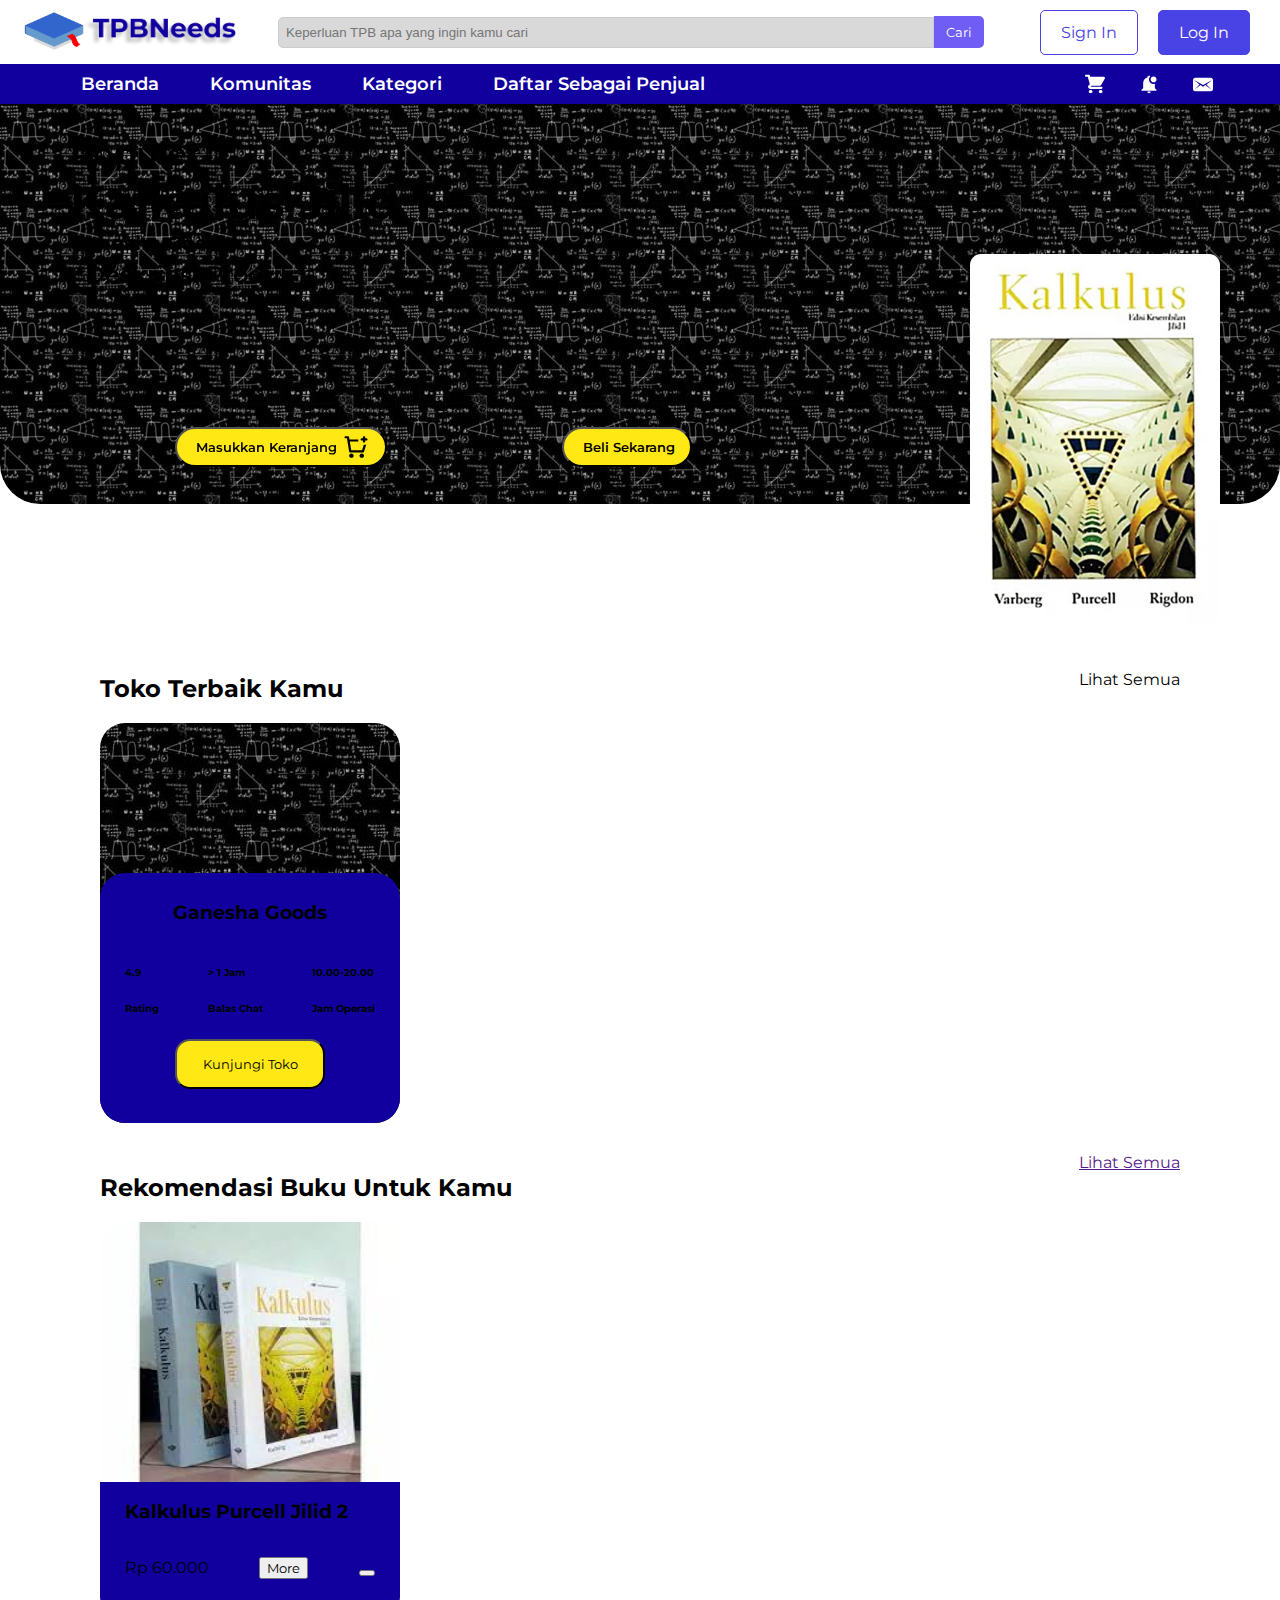
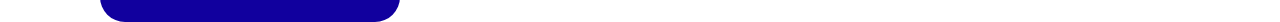
==== commit fe1d1f8f: "changed to montserrat" ====
--- a/index.html
+++ b/index.html
@@ -5,6 +5,9 @@
         <link rel="stylesheet" href="index.css">
         <meta charset="utf-8">
         <meta name="viewport" content="width=device-width, initial-scale=1">
+        <link rel="preconnect" href="https://fonts.googleapis.com">
+        <link rel="preconnect" href="https://fonts.gstatic.com" crossorigin>
+        <link href="https://fonts.googleapis.com/css2?family=Montserrat:wght@500;700&display=swap" rel="stylesheet">  
     </head>
 
     <body>
--- a/index.css
+++ b/index.css
@@ -1,3 +1,7 @@
+html, button {
+    font-family: 'Montserrat';
+}
+ 
 body {
     margin: 0px 0px 0px 0px;
 }
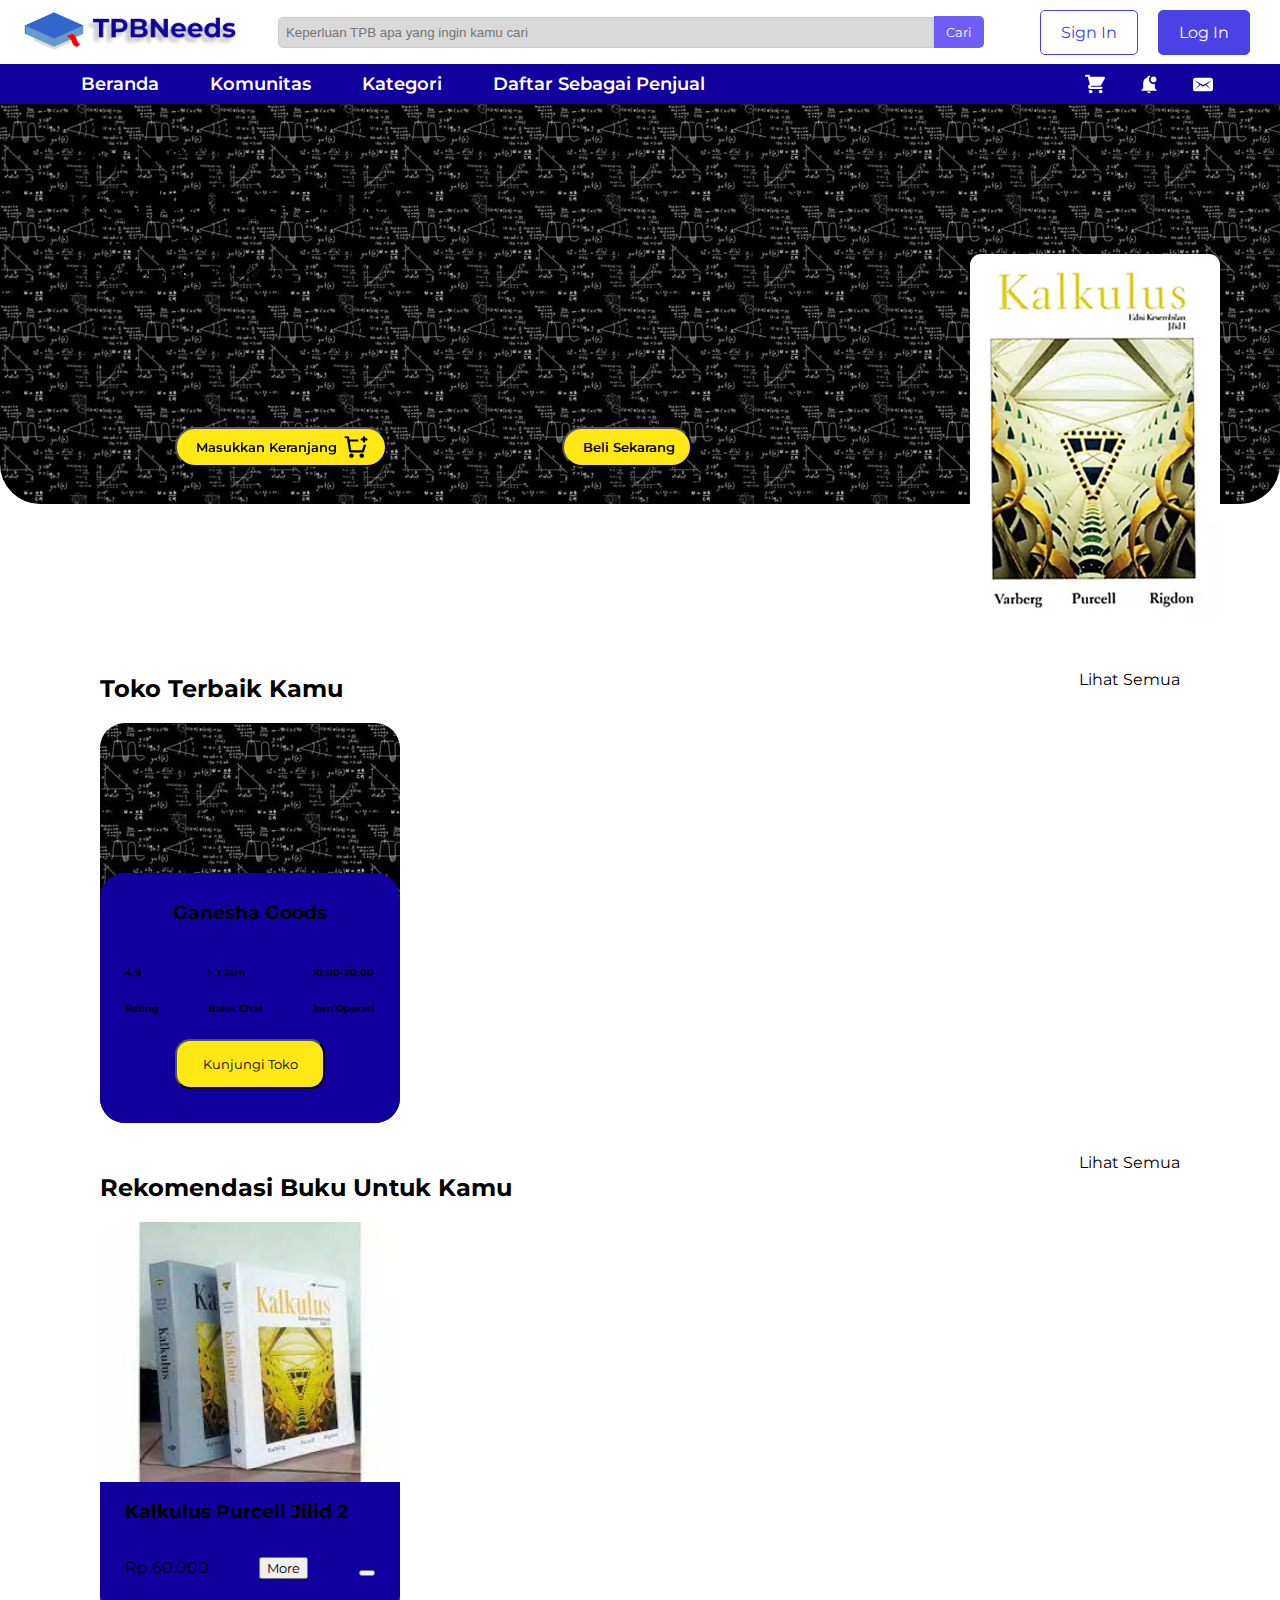
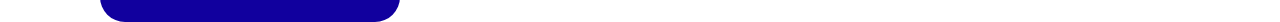
==== commit c3b998d6: "linked files" ====
--- a/index.html
+++ b/index.html
@@ -23,8 +23,8 @@
                     <button class="search-button" type="submit">Cari</button>
                 </form>
                 <nav class="login-signin">
-                    <button class="sign-in-button">Sign In</button>
-                    <button class="log-in-button">Log In</button>
+                    <button class="sign-in-button"><a href="./login/register.html">Sign In</a></button>
+                    <button class="log-in-button"><a href="./login/index.html">Log In</a></button>
                 </nav>
             </header>
             <!-- END OF HEADER -->
--- a/index.css
+++ b/index.css
@@ -1,5 +1,10 @@
 html, button {
     font-family: 'Montserrat';
+}
+
+a:link, a:visited {
+    text-decoration: none;
+    color: inherit;
 }
  
 body {
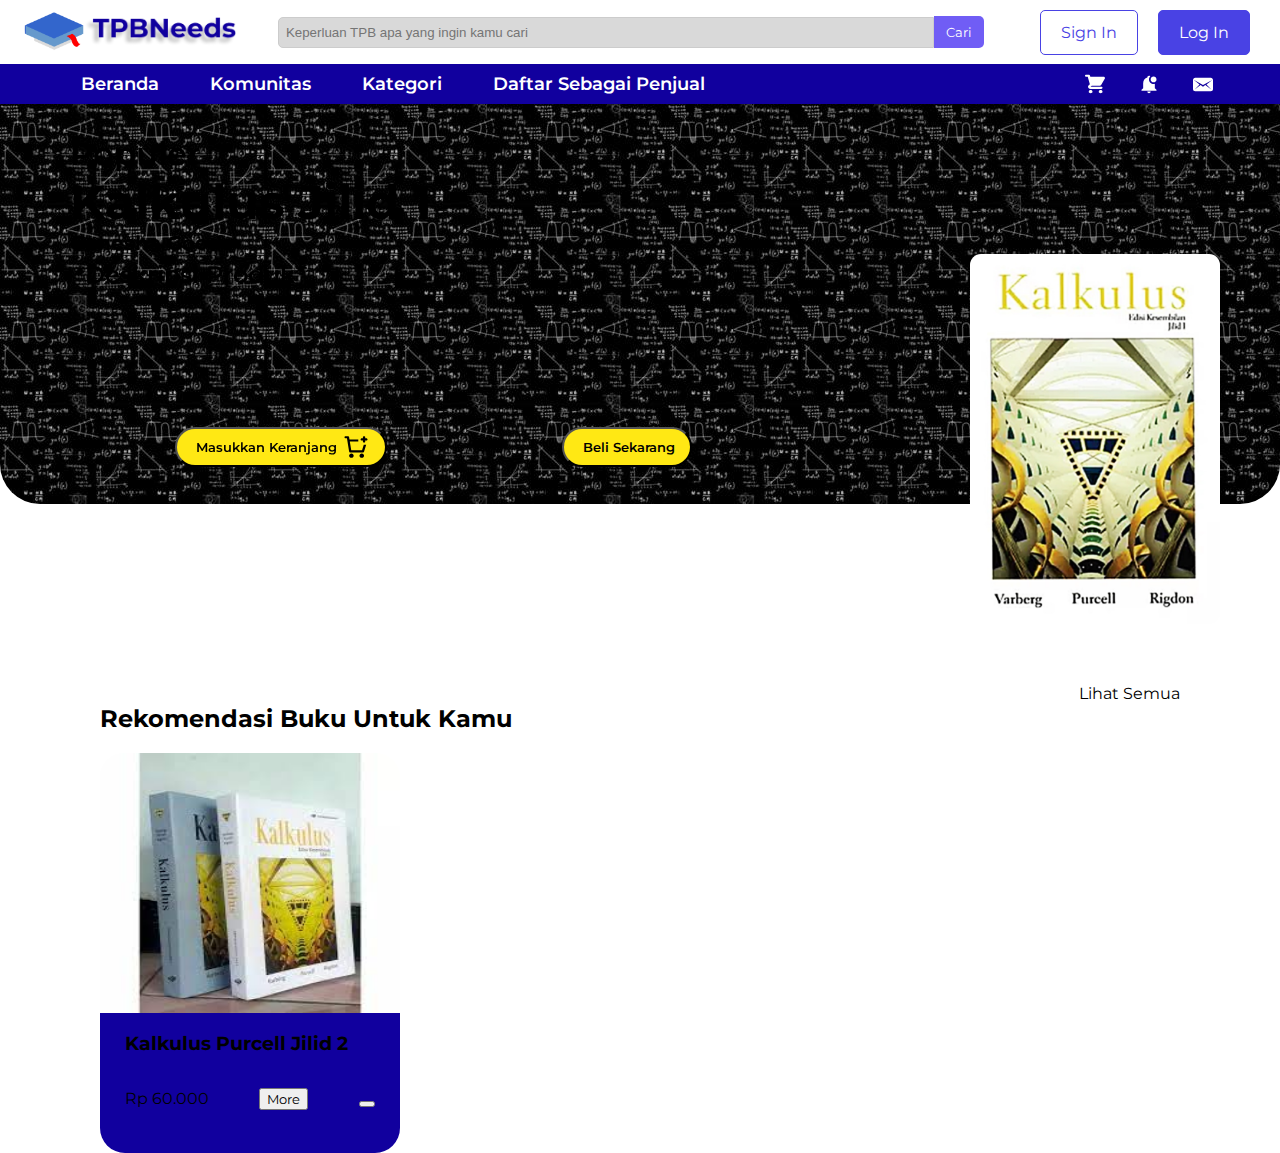
==== commit fb644397: "Emergency fixes, changed .php to .html" ====
--- a/index.html
+++ b/index.html
@@ -87,39 +87,7 @@
                 </article>
 
                 <section class="toko-container">
-                    <section class="toko_terbaik">
-                        <header class="header-toko-terbaik" aria-label="Toko Terbaik Kamu">
-                            <h2>Toko Terbaik Kamu</h2>
-                            <p>Lihat Semua</p>
-                        </header>
-                        <div class="toko__container">
-                            <div class="toko">
-                                <div class="toko-info">
-                                    <div class="toko__nama">
-                                        <h3>Ganesha Goods</h3>
-                                    </div>
-                                    <section class="toko-rating">
-                                        <div class="toko__rating">
-                                            <div class="logo_rating"></div>
-                                            <h6>4.9</h6>
-                                            <h6>Rating</h6>
-                                        </div>
-                                        <div class="toko__chat">
-                                            <h6>> 1 Jam</h6>
-                                            <h6>Balas Chat</h6>
-                                        </div>
-                                        <div class="toko__operasi">
-                                            <h6>10.00-20.00</h6>
-                                            <h6>Jam Operasi</h6>
-                                        </div>
-                                    </section>
-                                    <div class="btn-kunjungi">
-                                        <button class="btn__kunjungi">Kunjungi Toko</button>
-                                    </div>
-                                </div>
-                            </div>
-                        </div>
-                    </section>
+                    <?php include("toko_terbaik.php")?>
                     <section class="rekomendasi_buku">
                         <header class="header-rekomendasi">
                             <h2>Rekomendasi Buku Untuk Kamu</h2>
--- a/index.css
+++ b/index.css
@@ -270,15 +270,18 @@
 }
 
 .toko__container {
+    justify-content:space-around;
     display:flex;
     height:400px;
 }
 
 .toko {
     display:grid;
-    background-image:url(images/calc-bg.jpg);
     border-radius:25px;
     width: 300px;
+    margin-right:15px;
+    background-repeat:no-repeat;
+    background-position:top center;
 }
 
 .toko-info {
